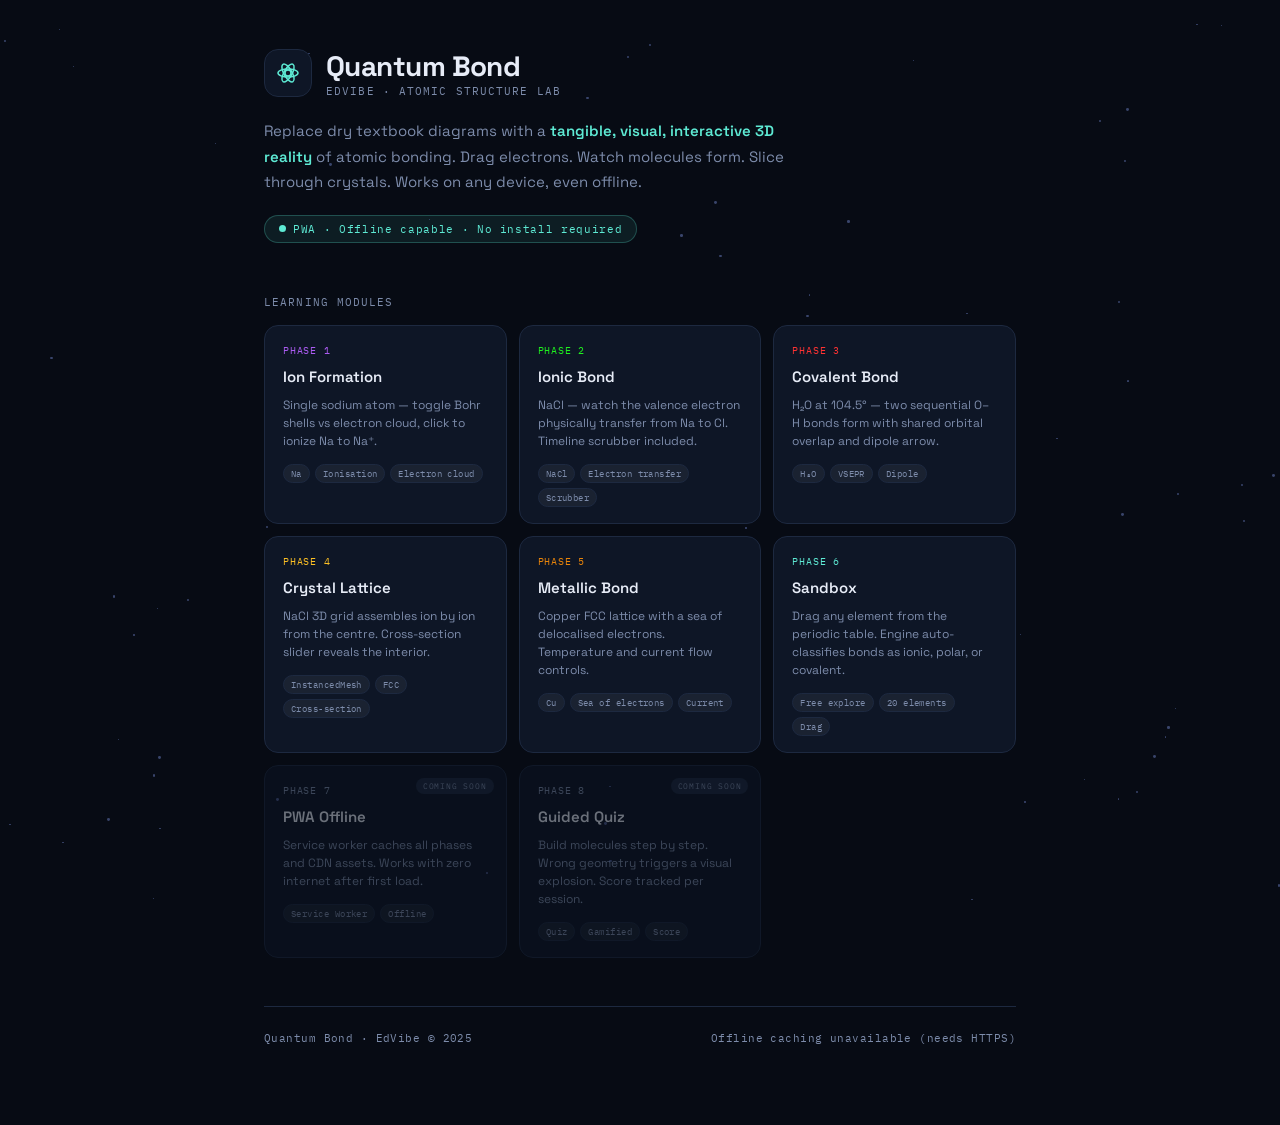
==== index.html @ 6fbdda18 "Add files via upload" ====
<!DOCTYPE html>
<html lang="en">
<head>
<meta charset="UTF-8" />
<meta name="viewport" content="width=device-width, initial-scale=1.0" />
<title>Quantum Bond — EdVibe Atomic Structure Lab</title>
<link rel="manifest" href="/quantum-bond/manifest.json">
<meta name="theme-color" content="#070b14">
<meta name="apple-mobile-web-app-capable" content="yes">
<meta name="apple-mobile-web-app-status-bar-style" content="black-translucent">
<meta name="apple-mobile-web-app-title" content="Quantum Bond">
<link rel="preconnect" href="https://fonts.googleapis.com">
<link href="https://fonts.googleapis.com/css2?family=Space+Grotesk:wght@400;500;600;700&family=IBM+Plex+Mono:wght@400;500;600&display=swap" rel="stylesheet">
<style>
  :root {
    --bg:           #070b14;
    --panel:        #0e1626;
    --panel-border: #1d2940;
    --text:         #e7ecf7;
    --text-dim:     #7d8cab;
    --accent:       #5eead4;
    --ion:          #fbbf24;
  }

  * { box-sizing: border-box; margin: 0; padding: 0; }

  html, body {
    width: 100%; min-height: 100%;
    background: var(--bg);
    color: var(--text);
    font-family: 'Space Grotesk', sans-serif;
  }

  /* ---- Starfield ---- */
  .stars {
    position: fixed; inset: 0; z-index: 0; overflow: hidden; pointer-events: none;
  }
  .star {
    position: absolute;
    border-radius: 50%;
    background: #39456b;
    animation: twinkle linear infinite;
  }
  @keyframes twinkle {
    0%, 100% { opacity: 0.2; }
    50%       { opacity: 0.7; }
  }

  /* ---- Layout ---- */
  .page {
    position: relative; z-index: 1;
    max-width: 800px;
    margin: 0 auto;
    padding: 48px 24px 80px;
  }

  /* ---- Header ---- */
  .header { margin-bottom: 52px; }

  .brand-row {
    display: flex; align-items: center; gap: 14px; margin-bottom: 20px;
  }
  .brand-mark {
    width: 48px; height: 48px;
    background: var(--panel);
    border: 1px solid var(--panel-border);
    border-radius: 14px;
    display: flex; align-items: center; justify-content: center;
  }
  .brand-mark svg {
    width: 24px; height: 24px;
    stroke: var(--accent);
    fill: none;
    stroke-width: 1.5;
    stroke-linecap: round;
    stroke-linejoin: round;
  }
  .brand-title { font-size: 28px; font-weight: 700; letter-spacing: -0.02em; }
  .brand-sub {
    font-family: 'IBM Plex Mono', monospace;
    font-size: 11px; color: var(--text-dim);
    letter-spacing: 0.1em; text-transform: uppercase;
  }

  .hero-desc {
    font-size: 15px; color: var(--text-dim); line-height: 1.7; max-width: 540px;
  }
  .hero-desc strong { color: var(--accent); font-weight: 600; }

  /* ---- Offline badge ---- */
  .offline-badge {
    display: inline-flex; align-items: center; gap: 7px;
    background: rgba(94,234,212,0.08);
    border: 1px solid rgba(94,234,212,0.25);
    border-radius: 999px;
    padding: 6px 14px;
    font-family: 'IBM Plex Mono', monospace;
    font-size: 11px; color: var(--accent);
    letter-spacing: 0.06em;
    margin-top: 20px;
  }
  .offline-badge .dot {
    width: 7px; height: 7px;
    background: var(--accent);
    border-radius: 50%;
    animation: pulse 2s ease-in-out infinite;
  }
  @keyframes pulse {
    0%,100% { opacity:1; transform:scale(1); }
    50%      { opacity:0.4; transform:scale(0.7); }
  }

  /* ---- Phase grid ---- */
  .section-label {
    font-family: 'IBM Plex Mono', monospace;
    font-size: 11px; letter-spacing: 0.1em;
    color: var(--text-dim); text-transform: uppercase;
    margin-bottom: 16px;
  }

  .phase-grid {
    display: grid;
    grid-template-columns: repeat(auto-fill, minmax(220px, 1fr));
    gap: 12px;
    margin-bottom: 48px;
  }

  .phase-card {
    display: flex; flex-direction: column; gap: 10px;
    background: var(--panel);
    border: 1px solid var(--panel-border);
    border-radius: 14px;
    padding: 18px 18px 16px;
    text-decoration: none;
    color: var(--text);
    transition: border-color 0.2s ease, transform 0.15s ease, box-shadow 0.2s ease;
    position: relative; overflow: hidden;
  }
  .phase-card:hover {
    border-color: var(--accent);
    transform: translateY(-2px);
    box-shadow: 0 8px 24px rgba(0,0,0,0.4);
  }
  .phase-card::before {
    content: '';
    position: absolute; top: 0; left: 0; right: 0; height: 2px;
    background: var(--card-color, var(--accent));
    opacity: 0;
    transition: opacity 0.2s ease;
  }
  .phase-card:hover::before { opacity: 1; }

  .phase-card.coming-soon {
    opacity: 0.45; pointer-events: none;
  }
  .phase-card.coming-soon::after {
    content: 'COMING SOON';
    position: absolute; top: 12px; right: 12px;
    font-family: 'IBM Plex Mono', monospace;
    font-size: 8px; letter-spacing: 0.1em;
    color: var(--text-dim);
    background: var(--panel-border);
    border-radius: 999px; padding: 3px 7px;
  }

  .phase-num {
    font-family: 'IBM Plex Mono', monospace;
    font-size: 10px; letter-spacing: 0.08em;
    color: var(--card-color, var(--accent));
  }
  .phase-name { font-size: 15px; font-weight: 600; }
  .phase-desc { font-size: 12px; color: var(--text-dim); line-height: 1.5; }

  .phase-tags {
    display: flex; flex-wrap: wrap; gap: 5px; margin-top: 4px;
  }
  .tag {
    font-family: 'IBM Plex Mono', monospace;
    font-size: 9px; letter-spacing: 0.05em;
    padding: 3px 7px; border-radius: 999px;
    background: rgba(255,255,255,0.05);
    border: 1px solid var(--panel-border);
    color: var(--text-dim);
  }

  /* ---- Footer ---- */
  .footer {
    border-top: 1px solid var(--panel-border);
    padding-top: 24px;
    display: flex; justify-content: space-between; align-items: center; flex-wrap: wrap; gap: 12px;
    font-family: 'IBM Plex Mono', monospace; font-size: 11px; color: var(--text-dim);
    letter-spacing: 0.04em;
  }

  /* ---- Install button ---- */
  #installBtn {
    display: none;
    align-items: center; gap: 8px;
    background: var(--accent); color: var(--bg);
    font-family: 'Space Grotesk', sans-serif;
    font-size: 13px; font-weight: 600;
    padding: 10px 20px; border-radius: 10px; border: none;
    cursor: pointer; transition: opacity 0.2s;
    margin-bottom: 28px;
  }
  #installBtn:hover { opacity: 0.88; }
  #installBtn.show { display: inline-flex; }

  @media (max-width: 500px) {
    .brand-title { font-size: 22px; }
    .page { padding: 32px 16px 60px; }
    .phase-grid { grid-template-columns: 1fr; }
  }
</style>
</head>
<body>

<!-- Starfield -->
<div class="stars" id="stars"></div>

<div class="page">

  <!-- Header -->
  <div class="header">
    <div class="brand-row">
      <div class="brand-mark">
        <!-- Inline SVG orbit icon — no CDN dependency on home page -->
        <svg viewBox="0 0 24 24">
          <circle cx="12" cy="12" r="3"/>
          <ellipse cx="12" cy="12" rx="10" ry="4" transform="rotate(0 12 12)"/>
          <ellipse cx="12" cy="12" rx="10" ry="4" transform="rotate(60 12 12)"/>
          <ellipse cx="12" cy="12" rx="10" ry="4" transform="rotate(120 12 12)"/>
        </svg>
      </div>
      <div>
        <div class="brand-title">Quantum Bond</div>
        <div class="brand-sub">EdVibe &middot; Atomic Structure Lab</div>
      </div>
    </div>

    <p class="hero-desc">
      Replace dry textbook diagrams with a <strong>tangible, visual, interactive 3D reality</strong>
      of atomic bonding. Drag electrons. Watch molecules form. Slice through crystals.
      Works on any device, even offline.
    </p>

    <div class="offline-badge">
      <span class="dot"></span>
      PWA &middot; Offline capable &middot; No install required
    </div>
  </div>

  <!-- Install prompt (shown only if browser supports it) -->
  <button id="installBtn">Add to Home Screen</button>

  <!-- Phase cards -->
  <div class="section-label">Learning Modules</div>
  <div class="phase-grid">

    <a class="phase-card" href="phase1/index.html" style="--card-color:#ab5cf2">
      <div class="phase-num">PHASE 1</div>
      <div class="phase-name">Ion Formation</div>
      <div class="phase-desc">Single sodium atom — toggle Bohr shells vs electron cloud, click to ionize Na to Na⁺.</div>
      <div class="phase-tags"><span class="tag">Na</span><span class="tag">Ionisation</span><span class="tag">Electron cloud</span></div>
    </a>

    <a class="phase-card" href="phase2/index.html" style="--card-color:#1ff01f">
      <div class="phase-num">PHASE 2</div>
      <div class="phase-name">Ionic Bond</div>
      <div class="phase-desc">NaCl — watch the valence electron physically transfer from Na to Cl. Timeline scrubber included.</div>
      <div class="phase-tags"><span class="tag">NaCl</span><span class="tag">Electron transfer</span><span class="tag">Scrubber</span></div>
    </a>

    <a class="phase-card" href="phase3/index.html" style="--card-color:#ff3333">
      <div class="phase-num">PHASE 3</div>
      <div class="phase-name">Covalent Bond</div>
      <div class="phase-desc">H₂O at 104.5° — two sequential O–H bonds form with shared orbital overlap and dipole arrow.</div>
      <div class="phase-tags"><span class="tag">H₂O</span><span class="tag">VSEPR</span><span class="tag">Dipole</span></div>
    </a>

    <a class="phase-card" href="phase4/index.html" style="--card-color:#fbbf24">
      <div class="phase-num">PHASE 4</div>
      <div class="phase-name">Crystal Lattice</div>
      <div class="phase-desc">NaCl 3D grid assembles ion by ion from the centre. Cross-section slider reveals the interior.</div>
      <div class="phase-tags"><span class="tag">InstancedMesh</span><span class="tag">FCC</span><span class="tag">Cross-section</span></div>
    </a>

    <a class="phase-card" href="phase5/index.html" style="--card-color:#e8840a">
      <div class="phase-num">PHASE 5</div>
      <div class="phase-name">Metallic Bond</div>
      <div class="phase-desc">Copper FCC lattice with a sea of delocalised electrons. Temperature and current flow controls.</div>
      <div class="phase-tags"><span class="tag">Cu</span><span class="tag">Sea of electrons</span><span class="tag">Current</span></div>
    </a>

    <a class="phase-card" href="phase6/index.html" style="--card-color:#5eead4">
      <div class="phase-num">PHASE 6</div>
      <div class="phase-name">Sandbox</div>
      <div class="phase-desc">Drag any element from the periodic table. Engine auto-classifies bonds as ionic, polar, or covalent.</div>
      <div class="phase-tags"><span class="tag">Free explore</span><span class="tag">20 elements</span><span class="tag">Drag</span></div>
    </a>

    <div class="phase-card coming-soon" style="--card-color:#7d8cab">
      <div class="phase-num">PHASE 7</div>
      <div class="phase-name">PWA Offline</div>
      <div class="phase-desc">Service worker caches all phases and CDN assets. Works with zero internet after first load.</div>
      <div class="phase-tags"><span class="tag">Service Worker</span><span class="tag">Offline</span></div>
    </div>

    <div class="phase-card coming-soon" style="--card-color:#7d8cab">
      <div class="phase-num">PHASE 8</div>
      <div class="phase-name">Guided Quiz</div>
      <div class="phase-desc">Build molecules step by step. Wrong geometry triggers a visual explosion. Score tracked per session.</div>
      <div class="phase-tags"><span class="tag">Quiz</span><span class="tag">Gamified</span><span class="tag">Score</span></div>
    </div>

  </div>

  <!-- Footer -->
  <div class="footer">
    <span>Quantum Bond &middot; EdVibe &copy; 2025</span>
    <span id="swStatus">Checking offline status&hellip;</span>
  </div>

</div>

<script>
  /* ---- Starfield ---- */
  const starsEl = document.getElementById('stars');
  for (let i = 0; i < 80; i++) {
    const s = document.createElement('div');
    s.className = 'star';
    const size = 1 + Math.random() * 2;
    s.style.cssText = `
      width:${size}px; height:${size}px;
      top:${Math.random()*100}%;
      left:${Math.random()*100}%;
      animation-duration:${3+Math.random()*5}s;
      animation-delay:${Math.random()*5}s;
    `;
    starsEl.appendChild(s);
  }

  /* ---- Service worker registration ---- */
  if ('serviceWorker' in navigator) {
    navigator.serviceWorker
      .register('/quantum-bond/sw.js', { scope: '/quantum-bond/' })
      .then(reg => {
        const el = document.getElementById('swStatus');
        if (reg.active) {
          el.textContent = 'Offline ready — all phases cached';
          el.style.color = '#5eead4';
        } else {
          el.textContent = 'Caching phases for offline use\u2026';
          reg.installing?.addEventListener('statechange', e => {
            if (e.target.state === 'activated') {
              el.textContent = 'Offline ready — all phases cached';
              el.style.color = '#5eead4';
            }
          });
        }
      })
      .catch(() => {
        document.getElementById('swStatus').textContent = 'Offline caching unavailable (needs HTTPS)';
      });
  }

  /* ---- PWA install prompt ---- */
  let deferredPrompt = null;
  const installBtn   = document.getElementById('installBtn');

  window.addEventListener('beforeinstallprompt', e => {
    e.preventDefault();
    deferredPrompt = e;
    installBtn.classList.add('show');
  });

  installBtn.addEventListener('click', async () => {
    if (!deferredPrompt) return;
    deferredPrompt.prompt();
    const { outcome } = await deferredPrompt.userChoice;
    deferredPrompt = null;
    if (outcome === 'accepted') installBtn.classList.remove('show');
  });

  window.addEventListener('appinstalled', () => {
    installBtn.classList.remove('show');
  });
</script>
</body>
</html>
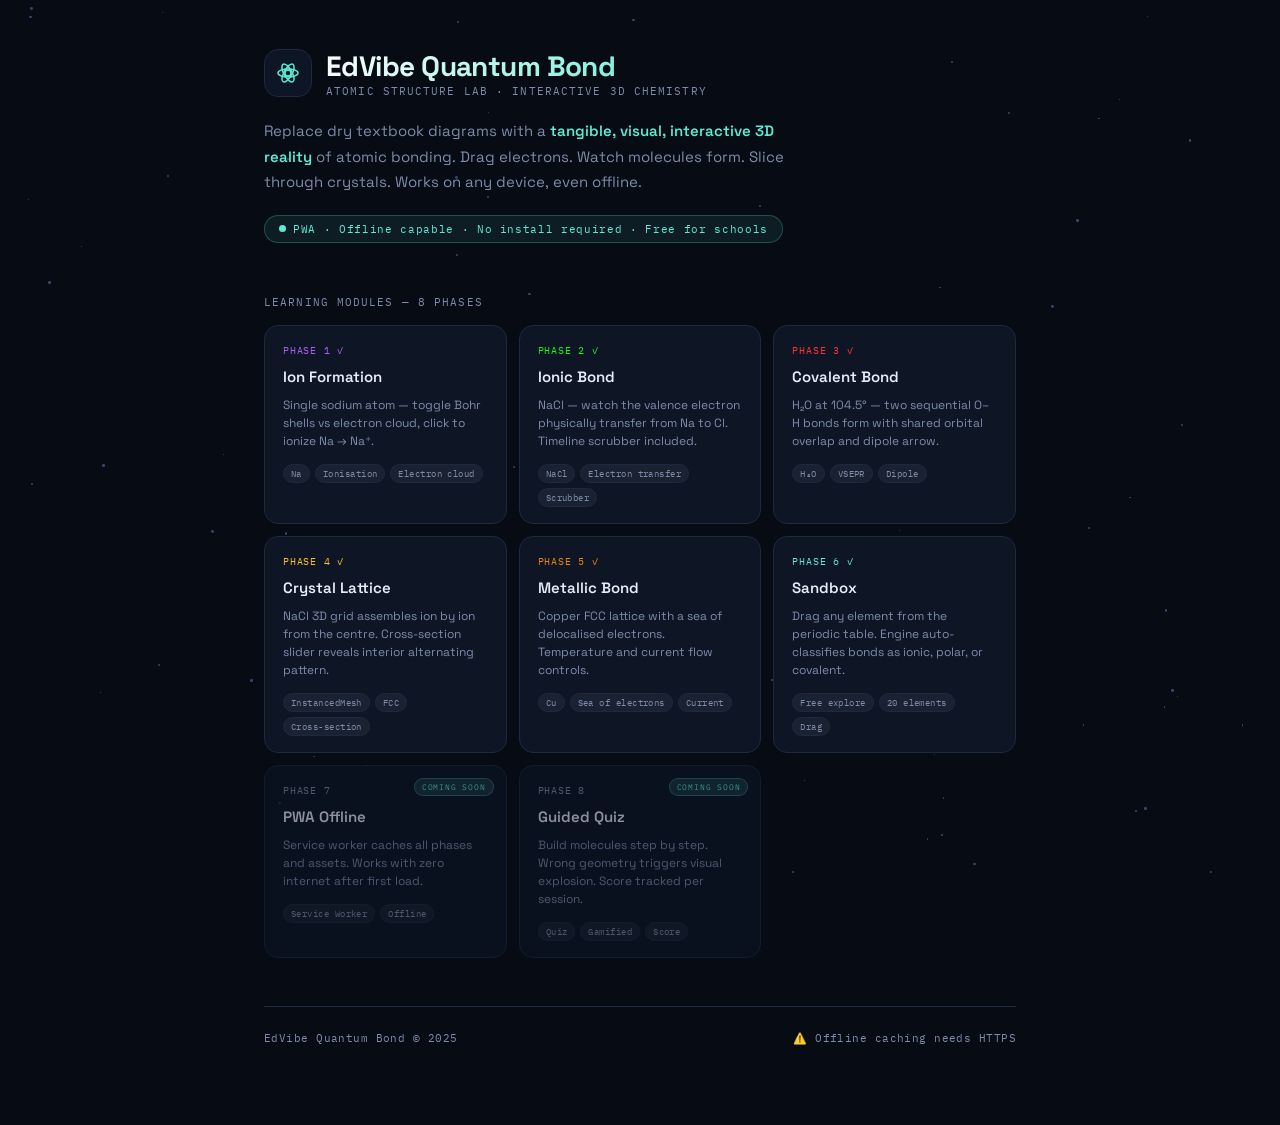
==== commit 4ea1f72f: "Add files via upload" ====
--- a/index.html
+++ b/index.html
@@ -2,15 +2,48 @@
 <html lang="en">
 <head>
 <meta charset="UTF-8" />
-<meta name="viewport" content="width=device-width, initial-scale=1.0" />
-<title>Quantum Bond — EdVibe Atomic Structure Lab</title>
-<link rel="manifest" href="/quantum-bond/manifest.json">
-<meta name="theme-color" content="#070b14">
-<meta name="apple-mobile-web-app-capable" content="yes">
-<meta name="apple-mobile-web-app-status-bar-style" content="black-translucent">
-<meta name="apple-mobile-web-app-title" content="Quantum Bond">
+<meta name="viewport" content="width=device-width, initial-scale=1.0, viewport-fit=cover" />
+<meta name="theme-color" content="#070b14" />
+<meta name="color-scheme" content="dark" />
+
+<!-- Primary Meta Tags -->
+<title>EdVibe Quantum Bond — Interactive 3D Chemistry Lab</title>
+<meta name="title" content="EdVibe Quantum Bond — Interactive 3D Chemistry Lab" />
+<meta name="description" content="Learn atomic bonding through real-time 3D visualization. Ionic, covalent, metallic bonds, crystal lattices, sandbox mode. Works offline. Free for schools worldwide." />
+<meta name="keywords" content="chemistry, atomic bonding, NaCl crystal, covalent bond, ionic bond, metallic bond, periodic table, 3D chemistry, educational, PWA, Three.js" />
+<meta name="author" content="EdVibe" />
+<meta name="robots" content="index, follow" />
+
+<!-- Open Graph / Facebook -->
+<meta property="og:type" content="website" />
+<meta property="og:url" content="https://edvibeke.github.io/quantum-bond/" />
+<meta property="og:title" content="EdVibe Quantum Bond — Interactive 3D Chemistry Lab" />
+<meta property="og:description" content="Replace dry textbook diagrams with tangible 3D atomic bonding. Drag electrons. Slice through crystals. Works offline." />
+<meta property="og:image" content="https://edvibeke.github.io/quantum-bond/og-image.png" />
+
+<!-- Twitter -->
+<meta property="twitter:card" content="summary_large_image" />
+<meta property="twitter:url" content="https://edvibeke.github.io/quantum-bond/" />
+<meta property="twitter:title" content="EdVibe Quantum Bond — Interactive 3D Chemistry Lab" />
+<meta property="twitter:description" content="Learn atomic bonding through real-time 3D visualization. Ionic, covalent, metallic, sandbox. PWA offline." />
+<meta property="twitter:image" content="https://edvibeke.github.io/quantum-bond/og-image.png" />
+
+<!-- Apple / iOS -->
+<meta name="apple-mobile-web-app-capable" content="yes" />
+<meta name="apple-mobile-web-app-status-bar-style" content="black-translucent" />
+<meta name="apple-mobile-web-app-title" content="EdVibe Chemistry" />
+<link rel="apple-touch-icon" href="icons/icon-192.png" />
+
+<!-- Manifest + PWA -->
+<link rel="manifest" href="/quantum-bond/manifest.json" />
+
+<!-- Canonical URL -->
+<link rel="canonical" href="https://edvibeke.github.io/quantum-bond/" />
+
+<!-- Preconnect for fonts -->
 <link rel="preconnect" href="https://fonts.googleapis.com">
 <link href="https://fonts.googleapis.com/css2?family=Space+Grotesk:wght@400;500;600;700&family=IBM+Plex+Mono:wght@400;500;600&display=swap" rel="stylesheet">
+
 <style>
   :root {
     --bg:           #070b14;
@@ -75,7 +108,13 @@
     stroke-linecap: round;
     stroke-linejoin: round;
   }
-  .brand-title { font-size: 28px; font-weight: 700; letter-spacing: -0.02em; }
+  .brand-title { 
+    font-size: 28px; font-weight: 700; letter-spacing: -0.02em; 
+    background: linear-gradient(135deg, #fff 0%, var(--accent) 100%);
+    -webkit-background-clip: text;
+    background-clip: text;
+    color: transparent;
+  }
   .brand-sub {
     font-family: 'IBM Plex Mono', monospace;
     font-size: 11px; color: var(--text-dim);
@@ -151,15 +190,18 @@
   .phase-card:hover::before { opacity: 1; }
 
   .phase-card.coming-soon {
-    opacity: 0.45; pointer-events: none;
+    opacity: 0.6;
+    cursor: not-allowed;
+    pointer-events: none;
   }
   .phase-card.coming-soon::after {
     content: 'COMING SOON';
     position: absolute; top: 12px; right: 12px;
     font-family: 'IBM Plex Mono', monospace;
     font-size: 8px; letter-spacing: 0.1em;
-    color: var(--text-dim);
-    background: var(--panel-border);
+    color: var(--accent);
+    background: rgba(94,234,212,0.15);
+    border: 1px solid rgba(94,234,212,0.3);
     border-radius: 999px; padding: 3px 7px;
   }
 
@@ -224,7 +266,6 @@
   <div class="header">
     <div class="brand-row">
       <div class="brand-mark">
-        <!-- Inline SVG orbit icon — no CDN dependency on home page -->
         <svg viewBox="0 0 24 24">
           <circle cx="12" cy="12" r="3"/>
           <ellipse cx="12" cy="12" rx="10" ry="4" transform="rotate(0 12 12)"/>
@@ -233,8 +274,8 @@
         </svg>
       </div>
       <div>
-        <div class="brand-title">Quantum Bond</div>
-        <div class="brand-sub">EdVibe &middot; Atomic Structure Lab</div>
+        <div class="brand-title">EdVibe Quantum Bond</div>
+        <div class="brand-sub">Atomic Structure Lab &middot; Interactive 3D Chemistry</div>
       </div>
     </div>
 
@@ -246,54 +287,54 @@
 
     <div class="offline-badge">
       <span class="dot"></span>
-      PWA &middot; Offline capable &middot; No install required
+      PWA &middot; Offline capable &middot; No install required &middot; Free for schools
     </div>
   </div>
 
-  <!-- Install prompt (shown only if browser supports it) -->
-  <button id="installBtn">Add to Home Screen</button>
+  <!-- Install prompt -->
+  <button id="installBtn">📱 Add to Home Screen</button>
 
   <!-- Phase cards -->
-  <div class="section-label">Learning Modules</div>
+  <div class="section-label">Learning Modules — 8 Phases</div>
   <div class="phase-grid">
 
     <a class="phase-card" href="phase1/index.html" style="--card-color:#ab5cf2">
-      <div class="phase-num">PHASE 1</div>
+      <div class="phase-num">PHASE 1 ✓</div>
       <div class="phase-name">Ion Formation</div>
-      <div class="phase-desc">Single sodium atom — toggle Bohr shells vs electron cloud, click to ionize Na to Na⁺.</div>
+      <div class="phase-desc">Single sodium atom — toggle Bohr shells vs electron cloud, click to ionize Na → Na⁺.</div>
       <div class="phase-tags"><span class="tag">Na</span><span class="tag">Ionisation</span><span class="tag">Electron cloud</span></div>
     </a>
 
     <a class="phase-card" href="phase2/index.html" style="--card-color:#1ff01f">
-      <div class="phase-num">PHASE 2</div>
+      <div class="phase-num">PHASE 2 ✓</div>
       <div class="phase-name">Ionic Bond</div>
       <div class="phase-desc">NaCl — watch the valence electron physically transfer from Na to Cl. Timeline scrubber included.</div>
       <div class="phase-tags"><span class="tag">NaCl</span><span class="tag">Electron transfer</span><span class="tag">Scrubber</span></div>
     </a>
 
     <a class="phase-card" href="phase3/index.html" style="--card-color:#ff3333">
-      <div class="phase-num">PHASE 3</div>
+      <div class="phase-num">PHASE 3 ✓</div>
       <div class="phase-name">Covalent Bond</div>
       <div class="phase-desc">H₂O at 104.5° — two sequential O–H bonds form with shared orbital overlap and dipole arrow.</div>
       <div class="phase-tags"><span class="tag">H₂O</span><span class="tag">VSEPR</span><span class="tag">Dipole</span></div>
     </a>
 
     <a class="phase-card" href="phase4/index.html" style="--card-color:#fbbf24">
-      <div class="phase-num">PHASE 4</div>
+      <div class="phase-num">PHASE 4 ✓</div>
       <div class="phase-name">Crystal Lattice</div>
-      <div class="phase-desc">NaCl 3D grid assembles ion by ion from the centre. Cross-section slider reveals the interior.</div>
+      <div class="phase-desc">NaCl 3D grid assembles ion by ion from the centre. Cross-section slider reveals interior alternating pattern.</div>
       <div class="phase-tags"><span class="tag">InstancedMesh</span><span class="tag">FCC</span><span class="tag">Cross-section</span></div>
     </a>
 
     <a class="phase-card" href="phase5/index.html" style="--card-color:#e8840a">
-      <div class="phase-num">PHASE 5</div>
+      <div class="phase-num">PHASE 5 ✓</div>
       <div class="phase-name">Metallic Bond</div>
       <div class="phase-desc">Copper FCC lattice with a sea of delocalised electrons. Temperature and current flow controls.</div>
       <div class="phase-tags"><span class="tag">Cu</span><span class="tag">Sea of electrons</span><span class="tag">Current</span></div>
     </a>
 
     <a class="phase-card" href="phase6/index.html" style="--card-color:#5eead4">
-      <div class="phase-num">PHASE 6</div>
+      <div class="phase-num">PHASE 6 ✓</div>
       <div class="phase-name">Sandbox</div>
       <div class="phase-desc">Drag any element from the periodic table. Engine auto-classifies bonds as ionic, polar, or covalent.</div>
       <div class="phase-tags"><span class="tag">Free explore</span><span class="tag">20 elements</span><span class="tag">Drag</span></div>
@@ -302,14 +343,14 @@
     <div class="phase-card coming-soon" style="--card-color:#7d8cab">
       <div class="phase-num">PHASE 7</div>
       <div class="phase-name">PWA Offline</div>
-      <div class="phase-desc">Service worker caches all phases and CDN assets. Works with zero internet after first load.</div>
+      <div class="phase-desc">Service worker caches all phases and assets. Works with zero internet after first load.</div>
       <div class="phase-tags"><span class="tag">Service Worker</span><span class="tag">Offline</span></div>
     </div>
 
     <div class="phase-card coming-soon" style="--card-color:#7d8cab">
       <div class="phase-num">PHASE 8</div>
       <div class="phase-name">Guided Quiz</div>
-      <div class="phase-desc">Build molecules step by step. Wrong geometry triggers a visual explosion. Score tracked per session.</div>
+      <div class="phase-desc">Build molecules step by step. Wrong geometry triggers visual explosion. Score tracked per session.</div>
       <div class="phase-tags"><span class="tag">Quiz</span><span class="tag">Gamified</span><span class="tag">Score</span></div>
     </div>
 
@@ -317,8 +358,8 @@
 
   <!-- Footer -->
   <div class="footer">
-    <span>Quantum Bond &middot; EdVibe &copy; 2025</span>
-    <span id="swStatus">Checking offline status&hellip;</span>
+    <span>EdVibe Quantum Bond &copy; 2025</span>
+    <span id="swStatus">Checking offline status…</span>
   </div>
 
 </div>
@@ -347,26 +388,31 @@
       .then(reg => {
         const el = document.getElementById('swStatus');
         if (reg.active) {
-          el.textContent = 'Offline ready — all phases cached';
+          el.textContent = '✓ Offline ready — all phases cached';
           el.style.color = '#5eead4';
-        } else {
-          el.textContent = 'Caching phases for offline use\u2026';
-          reg.installing?.addEventListener('statechange', e => {
+        } else if (reg.installing) {
+          el.textContent = '⏳ Caching phases for offline use…';
+          reg.installing.addEventListener('statechange', e => {
             if (e.target.state === 'activated') {
-              el.textContent = 'Offline ready — all phases cached';
+              el.textContent = '✓ Offline ready — all phases cached';
               el.style.color = '#5eead4';
             }
           });
+        } else {
+          el.textContent = 'Offline ready';
+          el.style.color = '#5eead4';
         }
       })
       .catch(() => {
-        document.getElementById('swStatus').textContent = 'Offline caching unavailable (needs HTTPS)';
+        document.getElementById('swStatus').textContent = '⚠️ Offline caching needs HTTPS';
       });
+  } else {
+    document.getElementById('swStatus').textContent = 'Service Worker not supported';
   }
 
   /* ---- PWA install prompt ---- */
   let deferredPrompt = null;
-  const installBtn   = document.getElementById('installBtn');
+  const installBtn = document.getElementById('installBtn');
 
   window.addEventListener('beforeinstallprompt', e => {
     e.preventDefault();
